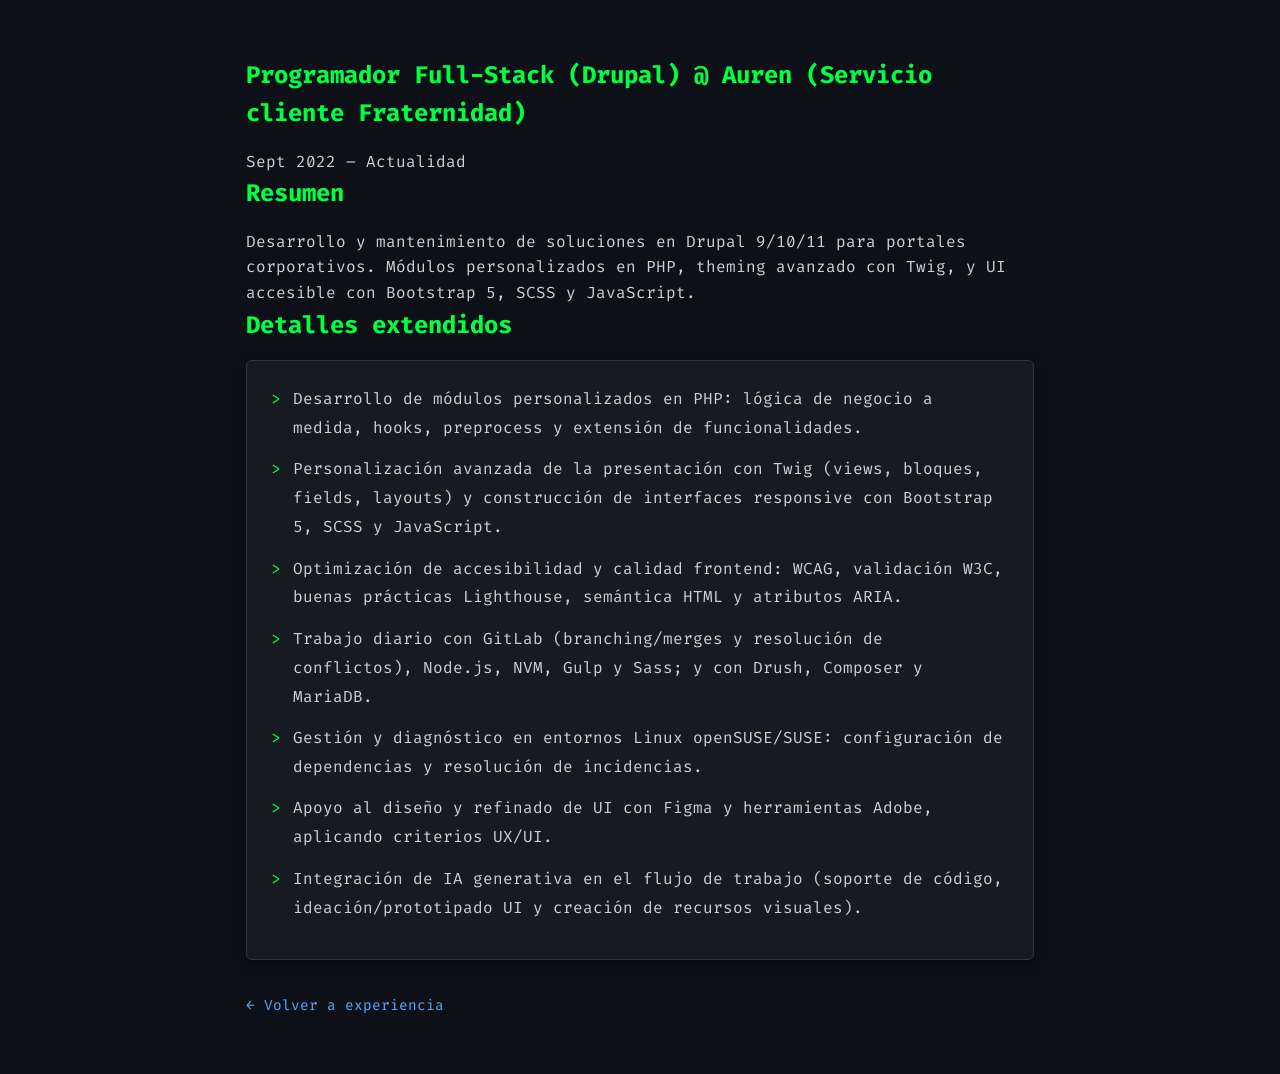
==== experience/auren-fraternidad/index.html @ 1952e565 "Nueva web" ====
<!DOCTYPE html><!-- Layout con título específico de la experiencia --><!-- Estructura HTML básica del documento --><html lang="es"> <head><!-- Metadatos del documento --><meta charset="UTF-8"><meta name="description" content="Programmer Portfolio"><meta name="viewport" content="width=device-width"><link rel="icon" type="image/svg+xml" href="./icons/favicon.svg"><meta name="generator" content="Astro v5.17.1"><title>Experiencia — Auren (Servicio cliente Fraternidad)</title><!-- Global styles imported by Astro/Vite --><!-- Preload de fuentes para mejorar rendimiento --><link rel="preconnect" href="https://fonts.googleapis.com"><link rel="preconnect" href="https://fonts.gstatic.com" crossorigin><link href="https://fonts.googleapis.com/css2?family=Fira+Code:wght@300;400;500;700&display=swap" rel="stylesheet"><base href="/"><link rel="stylesheet" href="./_astro/global.07WT7tBP.css"></head> <body> <!-- Slot para insertar contenido de páginas -->   <main class="container"> <!-- Artículo con detalles de la experiencia --> <article class="terminal-body"> <!-- Título del puesto y compañía --> <h1 class="job-role">Programador Full-Stack (Drupal) <span class="job-company">@ Auren (Servicio cliente Fraternidad)</span></h1> <!-- Período del trabajo --> <p class="job-date">Sept 2022 – Actualidad</p> <!-- Sección de resumen --> <section> <h2>Resumen</h2> <p>Desarrollo y mantenimiento de soluciones en Drupal 9/10/11 para portales corporativos. Módulos personalizados en PHP, theming avanzado con Twig, y UI accesible con Bootstrap 5, SCSS y JavaScript.</p> </section> <!-- Sección de detalles extendidos si existen --> <section> <h2>Detalles extendidos</h2> <!-- Ventana de terminal para detalles --> <div class="terminal-window"> <div class="terminal-body"> <ul class="details-list"> <li class="details-item"> <span class="detail-marker">&gt;</span> <span>Desarrollo de módulos personalizados en PHP: lógica de negocio a medida, hooks, preprocess y extensión de funcionalidades.</span> </li><li class="details-item"> <span class="detail-marker">&gt;</span> <span>Personalización avanzada de la presentación con Twig (views, bloques, fields, layouts) y construcción de interfaces responsive con Bootstrap 5, SCSS y JavaScript.</span> </li><li class="details-item"> <span class="detail-marker">&gt;</span> <span>Optimización de accesibilidad y calidad frontend: WCAG, validación W3C, buenas prácticas Lighthouse, semántica HTML y atributos ARIA.</span> </li><li class="details-item"> <span class="detail-marker">&gt;</span> <span>Trabajo diario con GitLab (branching/merges y resolución de conflictos), Node.js, NVM, Gulp y Sass; y con Drush, Composer y MariaDB.</span> </li><li class="details-item"> <span class="detail-marker">&gt;</span> <span>Gestión y diagnóstico en entornos Linux openSUSE/SUSE: configuración de dependencias y resolución de incidencias.</span> </li><li class="details-item"> <span class="detail-marker">&gt;</span> <span>Apoyo al diseño y refinado de UI con Figma y herramientas Adobe, aplicando criterios UX/UI.</span> </li><li class="details-item"> <span class="detail-marker">&gt;</span> <span>Integración de IA generativa en el flujo de trabajo (soporte de código, ideación/prototipado UI y creación de recursos visuales).</span> </li> </ul> </div> </div> </section> <!-- Enlace para volver --> <p class="back-link"> <a class="project-link" href="..">← Volver a experiencia</a> </p> </article> </main>  <script type="module" src="./_astro/window-controls.BYhiBJRg.ts" defer></script> </body> </html>
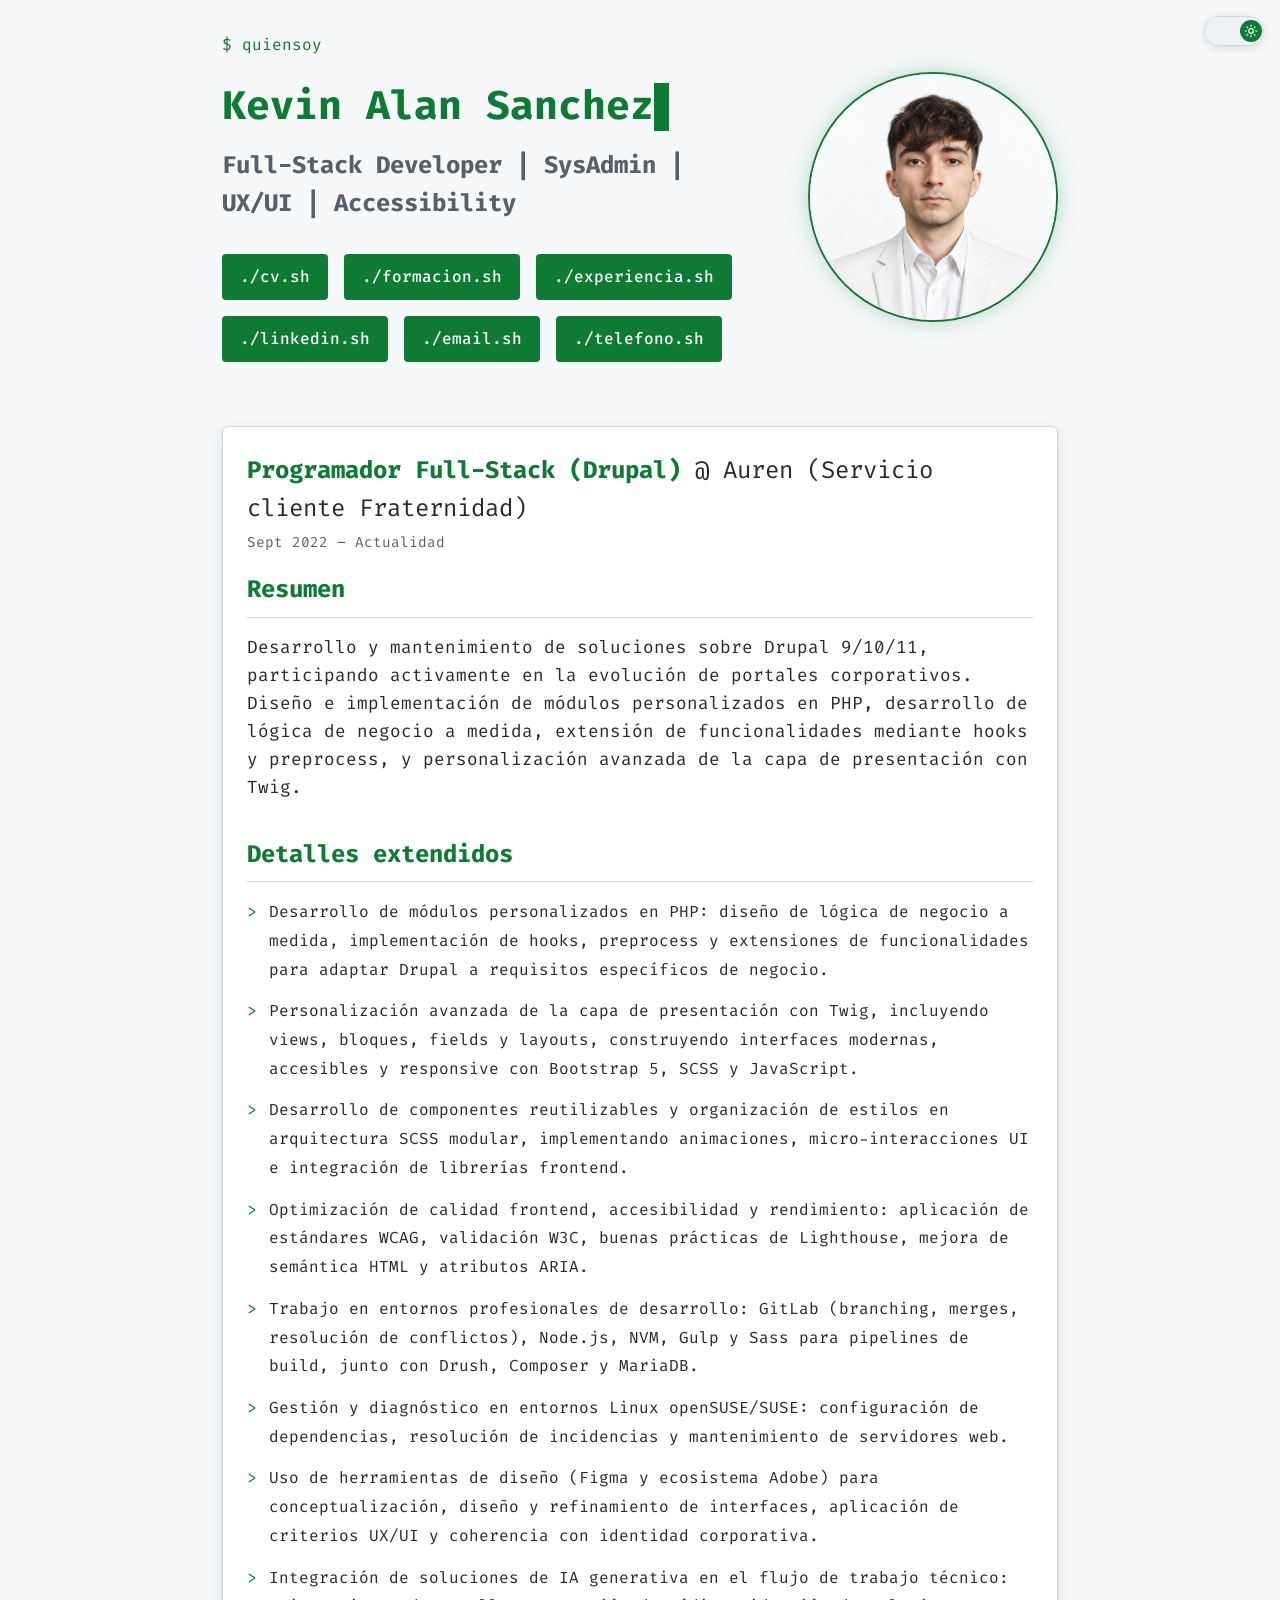
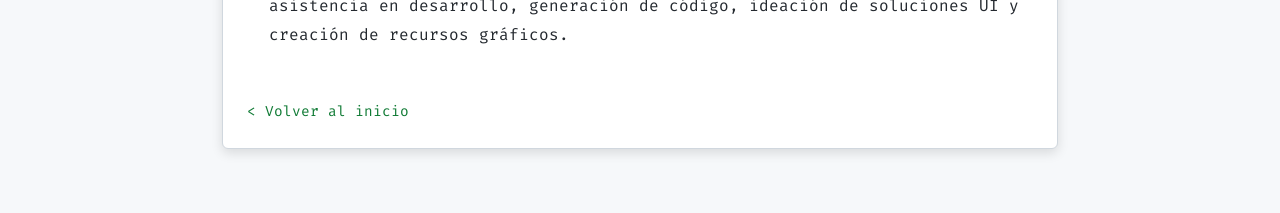
==== commit 012add70: "Publicacion del portal 2026" ====
--- a/experience/auren-fraternidad/index.html
+++ b/experience/auren-fraternidad/index.html
@@ -1 +1,59 @@
-<!DOCTYPE html><!-- Layout con título específico de la experiencia --><!-- Estructura HTML básica del documento --><html lang="es"> <head><!-- Metadatos del documento --><meta charset="UTF-8"><meta name="description" content="Programmer Portfolio"><meta name="viewport" content="width=device-width"><link rel="icon" type="image/svg+xml" href="./icons/favicon.svg"><meta name="generator" content="Astro v5.17.1"><title>Experiencia — Auren (Servicio cliente Fraternidad)</title><!-- Global styles imported by Astro/Vite --><!-- Preload de fuentes para mejorar rendimiento --><link rel="preconnect" href="https://fonts.googleapis.com"><link rel="preconnect" href="https://fonts.gstatic.com" crossorigin><link href="https://fonts.googleapis.com/css2?family=Fira+Code:wght@300;400;500;700&display=swap" rel="stylesheet"><base href="/"><link rel="stylesheet" href="./_astro/global.07WT7tBP.css"></head> <body> <!-- Slot para insertar contenido de páginas -->   <main class="container"> <!-- Artículo con detalles de la experiencia --> <article class="terminal-body"> <!-- Título del puesto y compañía --> <h1 class="job-role">Programador Full-Stack (Drupal) <span class="job-company">@ Auren (Servicio cliente Fraternidad)</span></h1> <!-- Período del trabajo --> <p class="job-date">Sept 2022 – Actualidad</p> <!-- Sección de resumen --> <section> <h2>Resumen</h2> <p>Desarrollo y mantenimiento de soluciones en Drupal 9/10/11 para portales corporativos. Módulos personalizados en PHP, theming avanzado con Twig, y UI accesible con Bootstrap 5, SCSS y JavaScript.</p> </section> <!-- Sección de detalles extendidos si existen --> <section> <h2>Detalles extendidos</h2> <!-- Ventana de terminal para detalles --> <div class="terminal-window"> <div class="terminal-body"> <ul class="details-list"> <li class="details-item"> <span class="detail-marker">&gt;</span> <span>Desarrollo de módulos personalizados en PHP: lógica de negocio a medida, hooks, preprocess y extensión de funcionalidades.</span> </li><li class="details-item"> <span class="detail-marker">&gt;</span> <span>Personalización avanzada de la presentación con Twig (views, bloques, fields, layouts) y construcción de interfaces responsive con Bootstrap 5, SCSS y JavaScript.</span> </li><li class="details-item"> <span class="detail-marker">&gt;</span> <span>Optimización de accesibilidad y calidad frontend: WCAG, validación W3C, buenas prácticas Lighthouse, semántica HTML y atributos ARIA.</span> </li><li class="details-item"> <span class="detail-marker">&gt;</span> <span>Trabajo diario con GitLab (branching/merges y resolución de conflictos), Node.js, NVM, Gulp y Sass; y con Drush, Composer y MariaDB.</span> </li><li class="details-item"> <span class="detail-marker">&gt;</span> <span>Gestión y diagnóstico en entornos Linux openSUSE/SUSE: configuración de dependencias y resolución de incidencias.</span> </li><li class="details-item"> <span class="detail-marker">&gt;</span> <span>Apoyo al diseño y refinado de UI con Figma y herramientas Adobe, aplicando criterios UX/UI.</span> </li><li class="details-item"> <span class="detail-marker">&gt;</span> <span>Integración de IA generativa en el flujo de trabajo (soporte de código, ideación/prototipado UI y creación de recursos visuales).</span> </li> </ul> </div> </div> </section> <!-- Enlace para volver --> <p class="back-link"> <a class="project-link" href="..">← Volver a experiencia</a> </p> </article> </main>  <script type="module" src="./_astro/window-controls.BYhiBJRg.ts" defer></script> </body> </html>+<!DOCTYPE html><!-- Estructura HTML básica del documento --><html lang="es"><head><!-- Aplica el tema guardado antes de renderizar para evitar parpadeo --><script>
+			(function () {
+				try {
+					var theme = localStorage.getItem("theme");
+					if (theme !== "light" && theme !== "dark") {
+						theme = window.matchMedia("(prefers-color-scheme: light)").matches
+							? "light"
+							: "dark";
+					}
+					document.documentElement.setAttribute("data-theme", theme);
+				} catch (e) {
+					document.documentElement.setAttribute("data-theme", "dark");
+				}
+			})();
+		</script><!-- Metadatos del documento --><meta charset="UTF-8"><meta name="description" content="Programmer Portfolio"><meta name="viewport" content="width=device-width"><link rel="icon" type="image/svg+xml" href="./icons/favicon.svg"><meta name="generator" content="Astro v7.3.2"><title>Experiencia — Auren (Servicio cliente Fraternidad)</title><!-- Global styles imported by Astro/Vite --><!-- Preload de fuentes para mejorar rendimiento --><link rel="preconnect" href="https://fonts.googleapis.com"><link rel="preconnect" href="https://fonts.gstatic.com" crossorigin><link href="https://fonts.googleapis.com/css2?family=Fira+Code:wght@300;400;500;700&display=swap" rel="stylesheet"><base href="/"><link rel="stylesheet" href="./css/global-DVD8nhJW.css"><link rel="stylesheet" href="/css/cards-C0teTAw3.css"><style>.experience-list{flex-direction:column;gap:1.5rem;display:flex}.experience-company{color:var(--text-color);font-weight:400}.experience-date{color:var(--muted-color);margin-bottom:1rem}.experience-card{color:inherit;cursor:pointer;text-decoration:none;display:block}
+</style></head><body><!-- Interruptor de tema claro/oscuro --><button type="button" id="theme-toggle" class="theme-toggle" role="switch" aria-checked="false" aria-label="Cambiar tema claro/oscuro" title="Cambiar tema" data-astro-cid-l6lhmie6><span class="theme-toggle__track" aria-hidden="true" data-astro-cid-l6lhmie6></span><span class="theme-toggle__thumb" aria-hidden="true" data-astro-cid-l6lhmie6><svg class="theme-toggle__icon theme-toggle__icon--sun" viewBox="0 0 24 24" fill="none" stroke="currentColor" stroke-width="2" stroke-linecap="round" stroke-linejoin="round" data-astro-cid-l6lhmie6><circle cx="12" cy="12" r="4" data-astro-cid-l6lhmie6></circle><path d="M12 2v2M12 20v2M4.93 4.93l1.41 1.41M17.66 17.66l1.41 1.41M2 12h2M20 12h2M4.93 19.07l1.41-1.41M17.66 6.34l1.41-1.41" data-astro-cid-l6lhmie6></path></svg><svg class="theme-toggle__icon theme-toggle__icon--moon" viewBox="0 0 24 24" fill="none" stroke="currentColor" stroke-width="2" stroke-linecap="round" stroke-linejoin="round" data-astro-cid-l6lhmie6><path d="M21 12.79A9 9 0 1 1 11.21 3 7 7 0 0 0 21 12.79z" data-astro-cid-l6lhmie6></path></svg></span></button><script>
+  (function () {
+    var btn = document.getElementById("theme-toggle");
+    if (!btn) return;
+    var root = document.documentElement;
+
+    function sync() {
+      var checked = root.getAttribute("data-theme") === "light";
+      btn.setAttribute("aria-checked", checked ? "true" : "false");
+    }
+
+    sync();
+
+    btn.addEventListener("click", function () {
+      var next = root.getAttribute("data-theme") === "light" ? "dark" : "light";
+      root.setAttribute("data-theme", next);
+      try {
+        localStorage.setItem("theme", next);
+      } catch (e) {}
+      sync();
+    });
+  })();
+</script><!-- Slot para insertar contenido de páginas --><div class="hero-sticky-wrapper"><!-- Encabezado principal con contenido del héroe --><header class="container hero-container"><!-- Contenido principal del héroe --><div class="hero-content"><!-- Subtítulo del héroe --><p class="hero-subtitle">$ quiensoy</p><!-- Título con efecto de máquina de escribir --><h1 class="hero-title cursor"><span id="typewriter"></span></h1><!-- Rol profesional --><h2 class="hero-role">Full-Stack Developer | SysAdmin | UX/UI | Accessibility</h2><!-- Biografía corta --><!--<p class="hero-bio">
+     &gt; {portfolioData.profile.bio}
+    </p>
+
+    <!-- Botones de acción --><div class="hero-buttons"><!-- Descargar CV --><a href="./data/Curriculum - Kevin Alan - 2026.pdf" download aria-label="Descargar currículum en PDF" class="btn-primary">./cv.sh</a><!-- Enlace a formación --><a href="#education" aria-label="Ver mi formación y cursos" class="btn-primary">./formacion.sh</a><!-- Enlace a experiencia --><a href="#experience" aria-label="Ver mi experiencia laboral" class="btn-primary">./experiencia.sh</a><!-- Enlace a LinkedIn --><a href="https://linkedin.com/in/kevin-alan-sanchez-mero%C3%B1o" target="_blank" aria-label="Contactar a través de LinkedIn" class="btn-secondary">./linkedin.sh</a><!-- Enlace a Email --><a href="mailto:ksmerono@gmail.com" aria-label="Enviar un email" class="btn-secondary">./email.sh</a><!-- Enlace a Teléfono --><a href="tel:+34655239445" aria-label="Llamar por teléfono" class="btn-secondary">./telefono.sh</a></div></div><!-- Imagen de perfil --><div class="hero-image" aria-label="Foto de perfil de Kevin Alan Sanchez Meroño"><img class="hero-profile hero-profile--primary theme-image theme-image--dark" src="./images/profile.jpg" alt="Foto de perfil de Kevin Alan Sanchez Meroño" loading="lazy"><img class="hero-profile hero-profile--alt theme-image theme-image--dark" src="./images/profile-hacker.png" alt="Versión hacker de Kevin Alan Sanchez Meroño" loading="lazy" aria-hidden="true"><img class="hero-profile hero-profile--primary theme-image theme-image--light" src="./images/profile-white.webp" alt="Foto de perfil de Kevin Alan Sanchez Meroño" loading="lazy"><img class="hero-profile hero-profile--alt theme-image theme-image--light" src="./images/profile-hacker-white.webp" alt="Versión hacker de Kevin Alan Sanchez Meroño" loading="lazy" aria-hidden="true"></div></header><!-- Script para animación de máquina de escribir --><script>(function(){const name = "Kevin Alan Sanchez Meroño";
+
+  // Función para animar el texto letra por letra
+  const typewriter = document.getElementById("typewriter");
+  let i = 0;
+  const speed = 100;
+
+  function typeWriter() {
+    if (i < name.length) {
+      typewriter.innerHTML += name.charAt(i);
+      i++;
+      setTimeout(typeWriter, speed);
+    }
+  }
+
+  // Iniciar la animación al cargar el componente
+  typeWriter();
+})();</script></div><main class="container"><article class="terminal-window terminal-body terminal-body--spacious"><h1 class="job-role detail-job-role">Programador Full-Stack (Drupal) <span class="experience-company">@ Auren (Servicio cliente Fraternidad)</span></h1><p class="card-meta experience-date">Sept 2022 – Actualidad</p><section class="detail-section"><h2 class="section-heading">Resumen</h2><p class="detail-description">Desarrollo y mantenimiento de soluciones sobre Drupal 9/10/11, participando activamente en la evolución de portales corporativos. Diseño e implementación de módulos personalizados en PHP, desarrollo de lógica de negocio a medida, extensión de funcionalidades mediante hooks y preprocess, y personalización avanzada de la capa de presentación con Twig.</p></section><section class="detail-section"><h2 class="section-heading">Detalles extendidos</h2><ul class="details-list"><li class="details-item"><span class="detail-marker">&gt;</span><span>Desarrollo de módulos personalizados en PHP: diseño de lógica de negocio a medida, implementación de hooks, preprocess y extensiones de funcionalidades para adaptar Drupal a requisitos específicos de negocio.</span></li><li class="details-item"><span class="detail-marker">&gt;</span><span>Personalización avanzada de la capa de presentación con Twig, incluyendo views, bloques, fields y layouts, construyendo interfaces modernas, accesibles y responsive con Bootstrap 5, SCSS y JavaScript.</span></li><li class="details-item"><span class="detail-marker">&gt;</span><span>Desarrollo de componentes reutilizables y organización de estilos en arquitectura SCSS modular, implementando animaciones, micro-interacciones UI e integración de librerías frontend.</span></li><li class="details-item"><span class="detail-marker">&gt;</span><span>Optimización de calidad frontend, accesibilidad y rendimiento: aplicación de estándares WCAG, validación W3C, buenas prácticas de Lighthouse, mejora de semántica HTML y atributos ARIA.</span></li><li class="details-item"><span class="detail-marker">&gt;</span><span>Trabajo en entornos profesionales de desarrollo: GitLab (branching, merges, resolución de conflictos), Node.js, NVM, Gulp y Sass para pipelines de build, junto con Drush, Composer y MariaDB.</span></li><li class="details-item"><span class="detail-marker">&gt;</span><span>Gestión y diagnóstico en entornos Linux openSUSE/SUSE: configuración de dependencias, resolución de incidencias y mantenimiento de servidores web.</span></li><li class="details-item"><span class="detail-marker">&gt;</span><span>Uso de herramientas de diseño (Figma y ecosistema Adobe) para conceptualización, diseño y refinamiento de interfaces, aplicación de criterios UX/UI y coherencia con identidad corporativa.</span></li><li class="details-item"><span class="detail-marker">&gt;</span><span>Integración de soluciones de IA generativa en el flujo de trabajo técnico: asistencia en desarrollo, generación de código, ideación de soluciones UI y creación de recursos gráficos.</span></li></ul></section><p class="back-link back-link--large"><a href="/" class="card-link">&lt; Volver al inicio</a></p></article></main><button type="button" class="scroll-to-top" aria-label="Volver arriba" id="scroll-to-top" data-astro-cid-p774adf7><svg width="20" height="20" viewBox="0 0 20 20" fill="none" aria-hidden="true" data-astro-cid-p774adf7><path d="M10 16V4M10 4L4 10M10 4L16 10" stroke="currentColor" stroke-width="2" stroke-linecap="round" stroke-linejoin="round" data-astro-cid-p774adf7></path></svg></button><script type="module">var e=document.getElementById(`scroll-to-top`);e&&(window.addEventListener(`scroll`,()=>{e.classList.toggle(`visible`,window.scrollY>300)},{passive:!0}),e.addEventListener(`click`,()=>{window.scrollTo({top:0,behavior:`smooth`})}));</script><script type="module" src="./js/window-controls-rP5fWMfz.js" defer></script></body></html>
--- a/css/cards-C0teTAw3.css
+++ b/css/cards-C0teTAw3.css
@@ -0,0 +1 @@
+.scroll-to-top[data-astro-cid-p774adf7]{border:2px solid var(--border-color);background:var(--surface-color);width:44px;height:44px;color:var(--accent-color);cursor:pointer;opacity:0;pointer-events:none;z-index:900;box-shadow:0 4px 12px var(--shadow-color);border-radius:6px;justify-content:center;align-items:center;transition:opacity .3s,background .2s,transform .2s;display:flex;position:fixed;bottom:2rem;right:2rem}.scroll-to-top[data-astro-cid-p774adf7].visible{opacity:1;pointer-events:auto}.scroll-to-top[data-astro-cid-p774adf7]:hover{background:var(--bg-color);border-color:var(--accent-color);transform:translateY(-2px)}.scroll-to-top[data-astro-cid-p774adf7]:active{transform:translateY(0)}.theme-toggle[data-astro-cid-l6lhmie6]{z-index:1000;border:1px solid var(--border-color);background:var(--surface-color);cursor:pointer;width:60px;height:30px;box-shadow:0 2px 8px var(--shadow-color);border-radius:999px;padding:0;transition:background .25s,border-color .25s,box-shadow .25s;position:fixed;top:1rem;right:1rem}.theme-toggle[data-astro-cid-l6lhmie6]:hover{border-color:var(--accent-color)}.theme-toggle__track[data-astro-cid-l6lhmie6]{background:var(--surface-color-header);border-radius:999px;transition:background .25s;position:absolute;inset:0}.theme-toggle__thumb[data-astro-cid-l6lhmie6]{background:var(--accent-color);width:22px;height:22px;color:var(--bg-color);border-radius:50%;justify-content:center;align-items:center;transition:transform .25s,background .25s;display:flex;position:absolute;top:3px;left:3px}.theme-toggle[data-astro-cid-l6lhmie6][aria-checked=true] .theme-toggle__thumb[data-astro-cid-l6lhmie6]{transform:translate(32px)}.theme-toggle__icon[data-astro-cid-l6lhmie6]{width:14px;height:14px;transition:opacity .2s;position:absolute}.theme-toggle__icon--sun[data-astro-cid-l6lhmie6]{opacity:0}.theme-toggle__icon--moon[data-astro-cid-l6lhmie6],.theme-toggle[data-astro-cid-l6lhmie6][aria-checked=true] .theme-toggle__icon--sun[data-astro-cid-l6lhmie6]{opacity:1}.theme-toggle[data-astro-cid-l6lhmie6][aria-checked=true] .theme-toggle__icon--moon[data-astro-cid-l6lhmie6]{opacity:0}.hero-container{align-items:center;gap:4rem;min-height:40vh;display:flex}.hero-content{flex:1}.hero-image{flex-shrink:0;width:250px;height:250px;position:relative}.hero-profile{border:2px solid var(--accent-color);object-fit:cover;width:100%;height:100%;box-shadow:0 0 20px var(--accent-glow);border-radius:50%;transition:opacity .6s;display:block;position:absolute;inset:0}.hero-profile--primary{z-index:1;opacity:1}.hero-profile--alt{z-index:0;opacity:0}.hero-image:hover .hero-profile--primary{opacity:0}.hero-image:hover .hero-profile--alt{opacity:1}.theme-image--light,html[data-theme=light] .theme-image--dark{display:none}html[data-theme=light] .theme-image--light{display:block}.hero-image:hover:after{opacity:1}.hero-subtitle{color:var(--accent-color);margin-bottom:1rem}.hero-title{min-height:1.2em;margin-bottom:.5rem;font-size:2.5rem}.hero-role{color:var(--muted-color);margin-bottom:2rem;font-size:1.5rem}.hero-bio{max-width:600px;margin-bottom:2rem}.hero-buttons{flex-wrap:wrap;gap:1rem;display:flex}.btn-primary,.btn-secondary{border:2px solid var(--accent-color);color:var(--accent-color);border-radius:4px;padding:.5rem 1rem;transition:background .2s,color .2s,border-color .2s,transform .2s}.btn-primary:hover{border-color:var(--accent-color);color:var(--accent-color)}html[data-theme=light] .btn-primary,html[data-theme=light] .btn-secondary{background:var(--accent-color);color:var(--bg-color);font-weight:500}html[data-theme=light] .btn-primary:hover,html[data-theme=light] .btn-secondary:hover{border-color:var(--accent-color);color:var(--accent-color);background:0 0;transform:translateY(-1px)}@media (width<=768px){.hero-container{text-align:center;flex-direction:column-reverse;justify-content:center;padding-top:4rem}.hero-content{flex-direction:column;align-items:center;display:flex}p{text-align:center}}.card{background:var(--card-bg);border:1px solid var(--border-color);border-radius:4px;padding:1.5rem;transition:border-color .2s,transform .2s}.card:hover{border:2px solid var(--accent-color);transform:translateY(-2px)}.card-grid{grid-template-columns:repeat(auto-fit,minmax(280px,1fr));gap:1.5rem;display:grid}.card-title{color:var(--accent-color);margin-bottom:.25rem;font-size:1.25rem}.card-description{margin-bottom:1rem;font-size:.95rem}.card-meta{color:var(--muted-color);font-size:.9rem}.card-link{font-size:.9rem}.tech-tags{flex-wrap:wrap;gap:.5rem;margin-bottom:1rem;display:flex}.tech-tag{background:var(--accent-soft);color:var(--accent-color);border-radius:4px;padding:.2rem .6rem;font-size:.8rem}.hero-sticky-wrapper{background:var(--bg-color)}
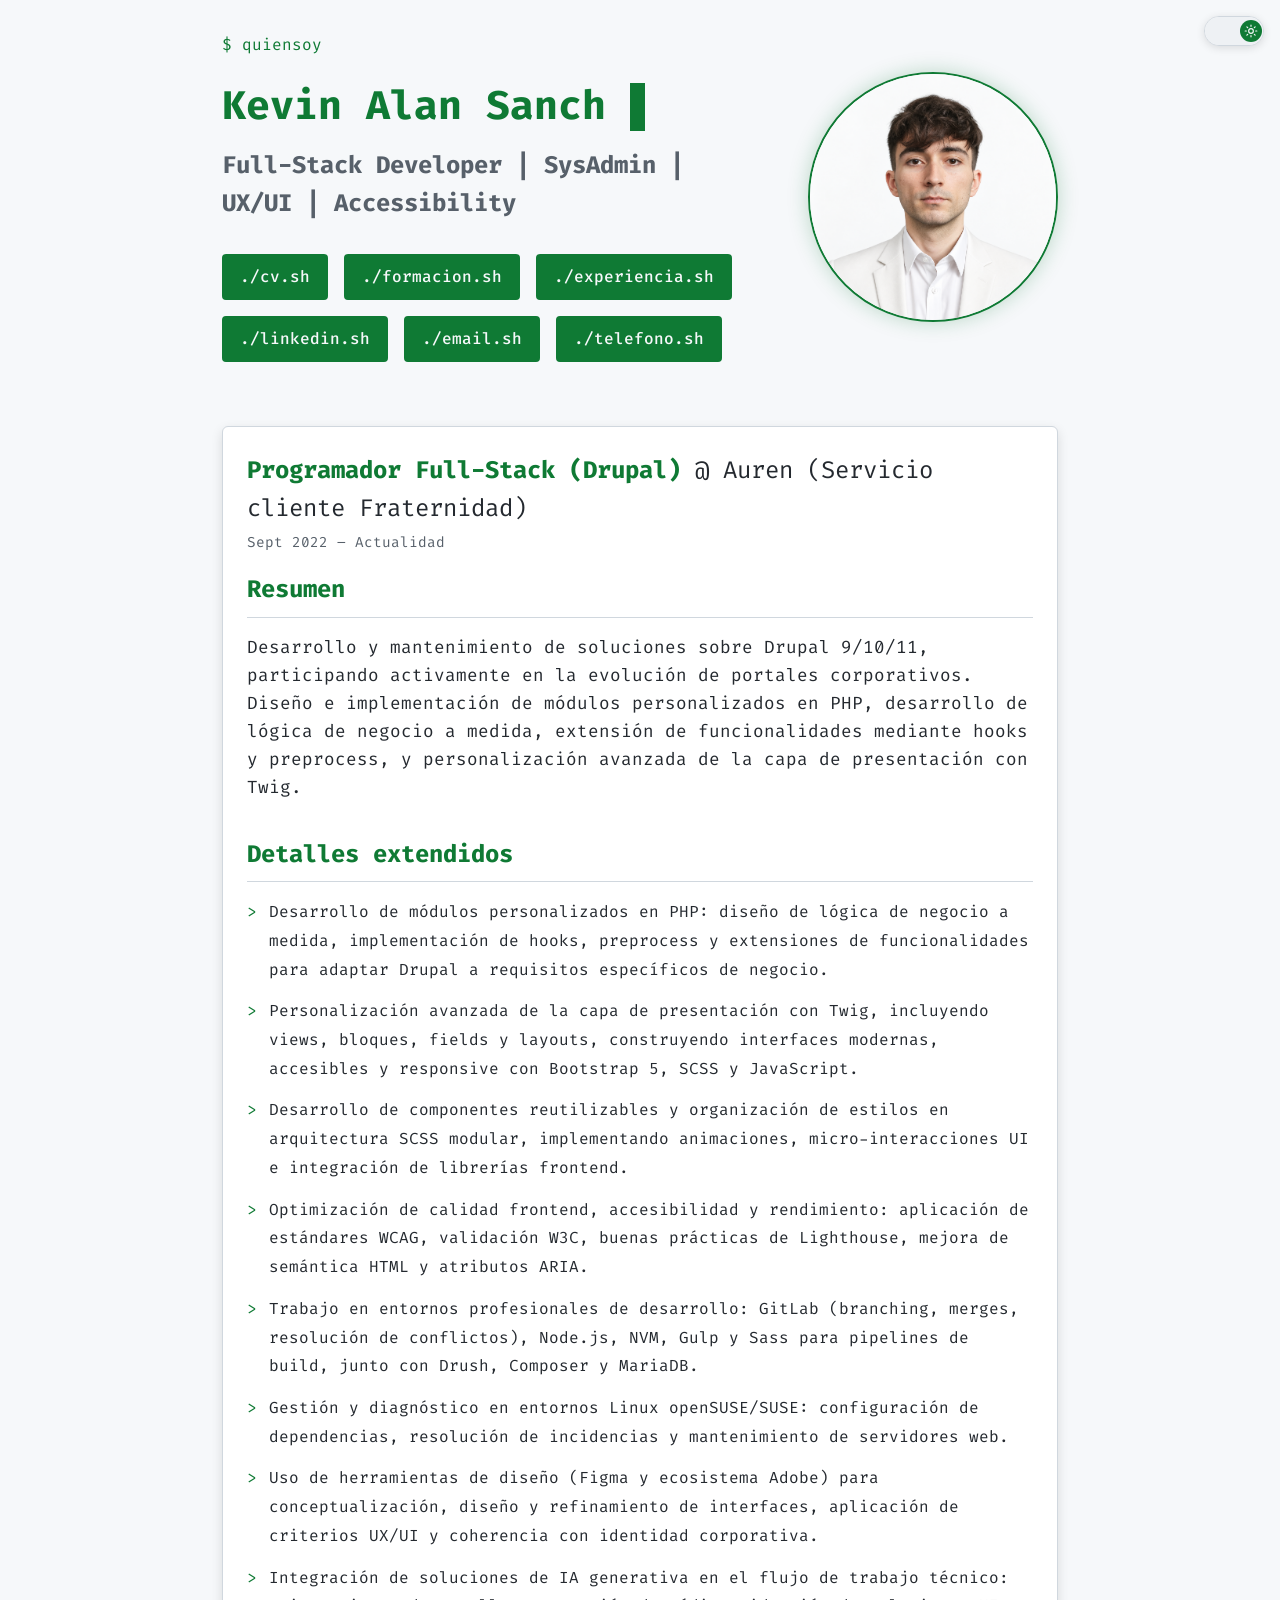
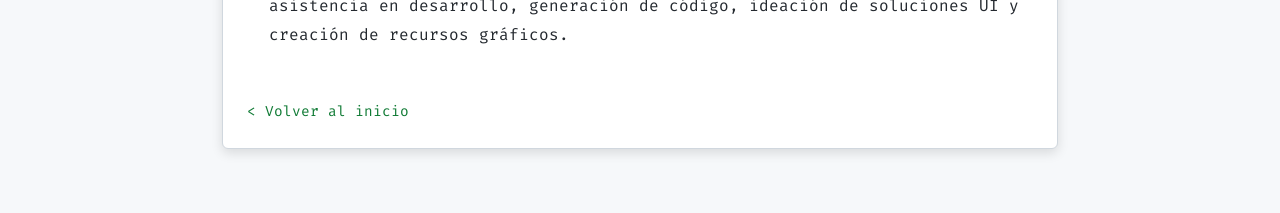
==== commit f5a5df78: "Actualizacion visual de tamaño de ventanas y limpieza de codigo" ====
--- a/experience/auren-fraternidad/index.html
+++ b/experience/auren-fraternidad/index.html
@@ -1,4 +1,4 @@
-<!DOCTYPE html><!-- Estructura HTML básica del documento --><html lang="es"><head><!-- Aplica el tema guardado antes de renderizar para evitar parpadeo --><script>
+<!DOCTYPE html>  <html lang="es"> <head><script>
 			(function () {
 				try {
 					var theme = localStorage.getItem("theme");
@@ -12,8 +12,8 @@
 					document.documentElement.setAttribute("data-theme", "dark");
 				}
 			})();
-		</script><!-- Metadatos del documento --><meta charset="UTF-8"><meta name="description" content="Programmer Portfolio"><meta name="viewport" content="width=device-width"><link rel="icon" type="image/svg+xml" href="./icons/favicon.svg"><meta name="generator" content="Astro v7.3.2"><title>Experiencia — Auren (Servicio cliente Fraternidad)</title><!-- Global styles imported by Astro/Vite --><!-- Preload de fuentes para mejorar rendimiento --><link rel="preconnect" href="https://fonts.googleapis.com"><link rel="preconnect" href="https://fonts.gstatic.com" crossorigin><link href="https://fonts.googleapis.com/css2?family=Fira+Code:wght@300;400;500;700&display=swap" rel="stylesheet"><base href="/"><link rel="stylesheet" href="./css/global-DVD8nhJW.css"><link rel="stylesheet" href="/css/cards-C0teTAw3.css"><style>.experience-list{flex-direction:column;gap:1.5rem;display:flex}.experience-company{color:var(--text-color);font-weight:400}.experience-date{color:var(--muted-color);margin-bottom:1rem}.experience-card{color:inherit;cursor:pointer;text-decoration:none;display:block}
-</style></head><body><!-- Interruptor de tema claro/oscuro --><button type="button" id="theme-toggle" class="theme-toggle" role="switch" aria-checked="false" aria-label="Cambiar tema claro/oscuro" title="Cambiar tema" data-astro-cid-l6lhmie6><span class="theme-toggle__track" aria-hidden="true" data-astro-cid-l6lhmie6></span><span class="theme-toggle__thumb" aria-hidden="true" data-astro-cid-l6lhmie6><svg class="theme-toggle__icon theme-toggle__icon--sun" viewBox="0 0 24 24" fill="none" stroke="currentColor" stroke-width="2" stroke-linecap="round" stroke-linejoin="round" data-astro-cid-l6lhmie6><circle cx="12" cy="12" r="4" data-astro-cid-l6lhmie6></circle><path d="M12 2v2M12 20v2M4.93 4.93l1.41 1.41M17.66 17.66l1.41 1.41M2 12h2M20 12h2M4.93 19.07l1.41-1.41M17.66 6.34l1.41-1.41" data-astro-cid-l6lhmie6></path></svg><svg class="theme-toggle__icon theme-toggle__icon--moon" viewBox="0 0 24 24" fill="none" stroke="currentColor" stroke-width="2" stroke-linecap="round" stroke-linejoin="round" data-astro-cid-l6lhmie6><path d="M21 12.79A9 9 0 1 1 11.21 3 7 7 0 0 0 21 12.79z" data-astro-cid-l6lhmie6></path></svg></span></button><script>
+		</script><meta charset="UTF-8"><meta name="description" content="Programmer Portfolio"><meta name="viewport" content="width=device-width"><link rel="icon" type="image/svg+xml" href="./icons/favicon.svg"><meta name="generator" content="Astro v7.3.2"><title>Experiencia — Auren (Servicio cliente Fraternidad)</title><link rel="preconnect" href="https://fonts.googleapis.com"><link rel="preconnect" href="https://fonts.gstatic.com" crossorigin><link href="https://fonts.googleapis.com/css2?family=Fira+Code:wght@300;400;500;700&display=swap" rel="stylesheet"><base href="/"><link rel="stylesheet" href="./css/global-B9_62PyS.css"><link rel="stylesheet" href="/css/cards-NezKIAdj.css"><style>.experience-list{flex-direction:column;gap:1.5rem;display:flex}.experience-company{color:var(--text-color);font-weight:400}.experience-date{color:var(--muted-color);margin-bottom:1rem}.experience-card{color:inherit;cursor:pointer;text-decoration:none;display:block}
+</style></head> <body>  <button type="button" id="theme-toggle" class="theme-toggle" role="switch" aria-checked="false" aria-label="Cambiar tema claro/oscuro" title="Cambiar tema" data-astro-cid-l6lhmie6> <span class="theme-toggle__track" aria-hidden="true" data-astro-cid-l6lhmie6></span> <span class="theme-toggle__thumb" aria-hidden="true" data-astro-cid-l6lhmie6> <svg class="theme-toggle__icon theme-toggle__icon--sun" viewBox="0 0 24 24" fill="none" stroke="currentColor" stroke-width="2" stroke-linecap="round" stroke-linejoin="round" data-astro-cid-l6lhmie6> <circle cx="12" cy="12" r="4" data-astro-cid-l6lhmie6></circle> <path d="M12 2v2M12 20v2M4.93 4.93l1.41 1.41M17.66 17.66l1.41 1.41M2 12h2M20 12h2M4.93 19.07l1.41-1.41M17.66 6.34l1.41-1.41" data-astro-cid-l6lhmie6></path> </svg> <svg class="theme-toggle__icon theme-toggle__icon--moon" viewBox="0 0 24 24" fill="none" stroke="currentColor" stroke-width="2" stroke-linecap="round" stroke-linejoin="round" data-astro-cid-l6lhmie6> <path d="M21 12.79A9 9 0 1 1 11.21 3 7 7 0 0 0 21 12.79z" data-astro-cid-l6lhmie6></path> </svg> </span> </button> <script>
   (function () {
     var btn = document.getElementById("theme-toggle");
     if (!btn) return;
@@ -35,13 +35,9 @@
       sync();
     });
   })();
-</script><!-- Slot para insertar contenido de páginas --><div class="hero-sticky-wrapper"><!-- Encabezado principal con contenido del héroe --><header class="container hero-container"><!-- Contenido principal del héroe --><div class="hero-content"><!-- Subtítulo del héroe --><p class="hero-subtitle">$ quiensoy</p><!-- Título con efecto de máquina de escribir --><h1 class="hero-title cursor"><span id="typewriter"></span></h1><!-- Rol profesional --><h2 class="hero-role">Full-Stack Developer | SysAdmin | UX/UI | Accessibility</h2><!-- Biografía corta --><!--<p class="hero-bio">
-     &gt; {portfolioData.profile.bio}
-    </p>
+</script>   <div class="hero-sticky-wrapper">  <header class="container hero-container">  <div class="hero-content">  <p class="hero-subtitle">$ quiensoy</p>  <h1 class="hero-title cursor"> <span id="typewriter"></span> </h1>  <h2 class="hero-role">Full-Stack Developer | SysAdmin | UX/UI | Accessibility</h2>   <div class="hero-buttons">  <a href="./data/Curriculum - Kevin Alan - 2026.pdf" download aria-label="Descargar currículum en PDF" class="btn-primary">./cv.sh</a>  <a href="#education" aria-label="Ver mi formación y cursos" class="btn-primary">./formacion.sh</a>  <a href="#experience" aria-label="Ver mi experiencia laboral" class="btn-primary">./experiencia.sh</a>  <a href="https://linkedin.com/in/kevin-alan-sanchez-mero%C3%B1o" target="_blank" aria-label="Contactar a través de LinkedIn" class="btn-secondary">./linkedin.sh</a>  <a href="mailto:ksmerono@gmail.com" aria-label="Enviar un email" class="btn-secondary">./email.sh</a>  <a href="tel:+34655239445" aria-label="Llamar por teléfono" class="btn-secondary">./telefono.sh</a> </div> </div>  <div class="hero-image" aria-label="Foto de perfil de Kevin Alan Sanchez Meroño"> <img class="hero-profile hero-profile--primary theme-image theme-image--dark" src="./images/profile.jpg" alt="Foto de perfil de Kevin Alan Sanchez Meroño" loading="lazy"> <img class="hero-profile hero-profile--alt theme-image theme-image--dark" src="./images/profile-hacker.png" alt="Versión hacker de Kevin Alan Sanchez Meroño" loading="lazy" aria-hidden="true"> <img class="hero-profile hero-profile--primary theme-image theme-image--light" src="./images/profile-white.webp" alt="Foto de perfil de Kevin Alan Sanchez Meroño" loading="lazy"> <img class="hero-profile hero-profile--alt theme-image theme-image--light" src="./images/profile-hacker-white.webp" alt="Versión hacker de Kevin Alan Sanchez Meroño" loading="lazy" aria-hidden="true"> </div> </header>  <script>(function(){const name = "Kevin Alan Sanchez Meroño";
 
-    <!-- Botones de acción --><div class="hero-buttons"><!-- Descargar CV --><a href="./data/Curriculum - Kevin Alan - 2026.pdf" download aria-label="Descargar currículum en PDF" class="btn-primary">./cv.sh</a><!-- Enlace a formación --><a href="#education" aria-label="Ver mi formación y cursos" class="btn-primary">./formacion.sh</a><!-- Enlace a experiencia --><a href="#experience" aria-label="Ver mi experiencia laboral" class="btn-primary">./experiencia.sh</a><!-- Enlace a LinkedIn --><a href="https://linkedin.com/in/kevin-alan-sanchez-mero%C3%B1o" target="_blank" aria-label="Contactar a través de LinkedIn" class="btn-secondary">./linkedin.sh</a><!-- Enlace a Email --><a href="mailto:ksmerono@gmail.com" aria-label="Enviar un email" class="btn-secondary">./email.sh</a><!-- Enlace a Teléfono --><a href="tel:+34655239445" aria-label="Llamar por teléfono" class="btn-secondary">./telefono.sh</a></div></div><!-- Imagen de perfil --><div class="hero-image" aria-label="Foto de perfil de Kevin Alan Sanchez Meroño"><img class="hero-profile hero-profile--primary theme-image theme-image--dark" src="./images/profile.jpg" alt="Foto de perfil de Kevin Alan Sanchez Meroño" loading="lazy"><img class="hero-profile hero-profile--alt theme-image theme-image--dark" src="./images/profile-hacker.png" alt="Versión hacker de Kevin Alan Sanchez Meroño" loading="lazy" aria-hidden="true"><img class="hero-profile hero-profile--primary theme-image theme-image--light" src="./images/profile-white.webp" alt="Foto de perfil de Kevin Alan Sanchez Meroño" loading="lazy"><img class="hero-profile hero-profile--alt theme-image theme-image--light" src="./images/profile-hacker-white.webp" alt="Versión hacker de Kevin Alan Sanchez Meroño" loading="lazy" aria-hidden="true"></div></header><!-- Script para animación de máquina de escribir --><script>(function(){const name = "Kevin Alan Sanchez Meroño";
-
-  // Función para animar el texto letra por letra
+  
   const typewriter = document.getElementById("typewriter");
   let i = 0;
   const speed = 100;
@@ -54,6 +50,6 @@
     }
   }
 
-  // Iniciar la animación al cargar el componente
+  
   typeWriter();
-})();</script></div><main class="container"><article class="terminal-window terminal-body terminal-body--spacious"><h1 class="job-role detail-job-role">Programador Full-Stack (Drupal) <span class="experience-company">@ Auren (Servicio cliente Fraternidad)</span></h1><p class="card-meta experience-date">Sept 2022 – Actualidad</p><section class="detail-section"><h2 class="section-heading">Resumen</h2><p class="detail-description">Desarrollo y mantenimiento de soluciones sobre Drupal 9/10/11, participando activamente en la evolución de portales corporativos. Diseño e implementación de módulos personalizados en PHP, desarrollo de lógica de negocio a medida, extensión de funcionalidades mediante hooks y preprocess, y personalización avanzada de la capa de presentación con Twig.</p></section><section class="detail-section"><h2 class="section-heading">Detalles extendidos</h2><ul class="details-list"><li class="details-item"><span class="detail-marker">&gt;</span><span>Desarrollo de módulos personalizados en PHP: diseño de lógica de negocio a medida, implementación de hooks, preprocess y extensiones de funcionalidades para adaptar Drupal a requisitos específicos de negocio.</span></li><li class="details-item"><span class="detail-marker">&gt;</span><span>Personalización avanzada de la capa de presentación con Twig, incluyendo views, bloques, fields y layouts, construyendo interfaces modernas, accesibles y responsive con Bootstrap 5, SCSS y JavaScript.</span></li><li class="details-item"><span class="detail-marker">&gt;</span><span>Desarrollo de componentes reutilizables y organización de estilos en arquitectura SCSS modular, implementando animaciones, micro-interacciones UI e integración de librerías frontend.</span></li><li class="details-item"><span class="detail-marker">&gt;</span><span>Optimización de calidad frontend, accesibilidad y rendimiento: aplicación de estándares WCAG, validación W3C, buenas prácticas de Lighthouse, mejora de semántica HTML y atributos ARIA.</span></li><li class="details-item"><span class="detail-marker">&gt;</span><span>Trabajo en entornos profesionales de desarrollo: GitLab (branching, merges, resolución de conflictos), Node.js, NVM, Gulp y Sass para pipelines de build, junto con Drush, Composer y MariaDB.</span></li><li class="details-item"><span class="detail-marker">&gt;</span><span>Gestión y diagnóstico en entornos Linux openSUSE/SUSE: configuración de dependencias, resolución de incidencias y mantenimiento de servidores web.</span></li><li class="details-item"><span class="detail-marker">&gt;</span><span>Uso de herramientas de diseño (Figma y ecosistema Adobe) para conceptualización, diseño y refinamiento de interfaces, aplicación de criterios UX/UI y coherencia con identidad corporativa.</span></li><li class="details-item"><span class="detail-marker">&gt;</span><span>Integración de soluciones de IA generativa en el flujo de trabajo técnico: asistencia en desarrollo, generación de código, ideación de soluciones UI y creación de recursos gráficos.</span></li></ul></section><p class="back-link back-link--large"><a href="/" class="card-link">&lt; Volver al inicio</a></p></article></main><button type="button" class="scroll-to-top" aria-label="Volver arriba" id="scroll-to-top" data-astro-cid-p774adf7><svg width="20" height="20" viewBox="0 0 20 20" fill="none" aria-hidden="true" data-astro-cid-p774adf7><path d="M10 16V4M10 4L4 10M10 4L16 10" stroke="currentColor" stroke-width="2" stroke-linecap="round" stroke-linejoin="round" data-astro-cid-p774adf7></path></svg></button><script type="module">var e=document.getElementById(`scroll-to-top`);e&&(window.addEventListener(`scroll`,()=>{e.classList.toggle(`visible`,window.scrollY>300)},{passive:!0}),e.addEventListener(`click`,()=>{window.scrollTo({top:0,behavior:`smooth`})}));</script><script type="module" src="./js/window-controls-rP5fWMfz.js" defer></script></body></html>+})();</script> </div> <main class="container"> <article class="terminal-window terminal-body terminal-body--spacious"> <h1 class="job-role detail-job-role"> Programador Full-Stack (Drupal) <span class="experience-company">@ Auren (Servicio cliente Fraternidad)</span> </h1> <p class="card-meta experience-date">Sept 2022 – Actualidad</p> <section class="detail-section"> <h2 class="section-heading">Resumen</h2> <p class="detail-description">Desarrollo y mantenimiento de soluciones sobre Drupal 9/10/11, participando activamente en la evolución de portales corporativos. Diseño e implementación de módulos personalizados en PHP, desarrollo de lógica de negocio a medida, extensión de funcionalidades mediante hooks y preprocess, y personalización avanzada de la capa de presentación con Twig.</p> </section> <section class="detail-section"> <h2 class="section-heading">Detalles extendidos</h2> <ul class="details-list"> <li class="details-item"> <span class="detail-marker">&gt;</span> <span>Desarrollo de módulos personalizados en PHP: diseño de lógica de negocio a medida, implementación de hooks, preprocess y extensiones de funcionalidades para adaptar Drupal a requisitos específicos de negocio.</span> </li><li class="details-item"> <span class="detail-marker">&gt;</span> <span>Personalización avanzada de la capa de presentación con Twig, incluyendo views, bloques, fields y layouts, construyendo interfaces modernas, accesibles y responsive con Bootstrap 5, SCSS y JavaScript.</span> </li><li class="details-item"> <span class="detail-marker">&gt;</span> <span>Desarrollo de componentes reutilizables y organización de estilos en arquitectura SCSS modular, implementando animaciones, micro-interacciones UI e integración de librerías frontend.</span> </li><li class="details-item"> <span class="detail-marker">&gt;</span> <span>Optimización de calidad frontend, accesibilidad y rendimiento: aplicación de estándares WCAG, validación W3C, buenas prácticas de Lighthouse, mejora de semántica HTML y atributos ARIA.</span> </li><li class="details-item"> <span class="detail-marker">&gt;</span> <span>Trabajo en entornos profesionales de desarrollo: GitLab (branching, merges, resolución de conflictos), Node.js, NVM, Gulp y Sass para pipelines de build, junto con Drush, Composer y MariaDB.</span> </li><li class="details-item"> <span class="detail-marker">&gt;</span> <span>Gestión y diagnóstico en entornos Linux openSUSE/SUSE: configuración de dependencias, resolución de incidencias y mantenimiento de servidores web.</span> </li><li class="details-item"> <span class="detail-marker">&gt;</span> <span>Uso de herramientas de diseño (Figma y ecosistema Adobe) para conceptualización, diseño y refinamiento de interfaces, aplicación de criterios UX/UI y coherencia con identidad corporativa.</span> </li><li class="details-item"> <span class="detail-marker">&gt;</span> <span>Integración de soluciones de IA generativa en el flujo de trabajo técnico: asistencia en desarrollo, generación de código, ideación de soluciones UI y creación de recursos gráficos.</span> </li> </ul> </section> <p class="back-link back-link--large"> <a href="/" class="card-link">&lt; Volver al inicio</a> </p> </article> </main>  <button type="button" class="scroll-to-top" aria-label="Volver arriba" id="scroll-to-top" data-astro-cid-p774adf7> <svg width="20" height="20" viewBox="0 0 20 20" fill="none" aria-hidden="true" data-astro-cid-p774adf7> <path d="M10 16V4M10 4L4 10M10 4L16 10" stroke="currentColor" stroke-width="2" stroke-linecap="round" stroke-linejoin="round" data-astro-cid-p774adf7></path> </svg> </button> <script type="module">var e=document.getElementById(`scroll-to-top`);e&&(window.addEventListener(`scroll`,()=>{e.classList.toggle(`visible`,window.scrollY>300)},{passive:!0}),e.addEventListener(`click`,()=>{window.scrollTo({top:0,behavior:`smooth`})}));</script> <script type="module" src="./js/window-controls-DuKD4S4e.js" defer></script></body> </html>
--- a/css/cards-NezKIAdj.css
+++ b/css/cards-NezKIAdj.css
@@ -0,0 +1 @@
+.scroll-to-top[data-astro-cid-p774adf7]{border:2px solid var(--border-color);background:var(--surface-color);width:44px;height:44px;color:var(--accent-color);cursor:pointer;opacity:0;pointer-events:none;z-index:900;box-shadow:0 4px 12px var(--shadow-color);border-radius:6px;justify-content:center;align-items:center;transition:opacity .3s,background .2s,transform .2s;display:flex;position:fixed;bottom:2rem;right:2rem}.scroll-to-top[data-astro-cid-p774adf7].visible{opacity:1;pointer-events:auto}.scroll-to-top[data-astro-cid-p774adf7]:hover{background:var(--bg-color);border-color:var(--accent-color);transform:translateY(-2px)}.scroll-to-top[data-astro-cid-p774adf7]:active{transform:translateY(0)}.theme-toggle[data-astro-cid-l6lhmie6]{z-index:1000;border:1px solid var(--border-color);background:var(--surface-color);cursor:pointer;width:60px;height:30px;box-shadow:0 2px 8px var(--shadow-color);border-radius:999px;padding:0;transition:background .25s,border-color .25s,box-shadow .25s;position:fixed;top:1rem;right:1rem}.theme-toggle[data-astro-cid-l6lhmie6]:hover{border-color:var(--accent-color)}.theme-toggle__track[data-astro-cid-l6lhmie6]{background:var(--surface-color-header);border-radius:999px;transition:background .25s;position:absolute;inset:0}.theme-toggle__thumb[data-astro-cid-l6lhmie6]{background:var(--accent-color);width:22px;height:22px;color:var(--bg-color);border-radius:50%;justify-content:center;align-items:center;transition:transform .25s,background .25s;display:flex;position:absolute;top:3px;left:3px}.theme-toggle[data-astro-cid-l6lhmie6][aria-checked=true] .theme-toggle__thumb[data-astro-cid-l6lhmie6]{transform:translate(32px)}.theme-toggle__icon[data-astro-cid-l6lhmie6]{width:14px;height:14px;transition:opacity .2s;position:absolute}.theme-toggle__icon--sun[data-astro-cid-l6lhmie6]{opacity:0}.theme-toggle__icon--moon[data-astro-cid-l6lhmie6],.theme-toggle[data-astro-cid-l6lhmie6][aria-checked=true] .theme-toggle__icon--sun[data-astro-cid-l6lhmie6]{opacity:1}.theme-toggle[data-astro-cid-l6lhmie6][aria-checked=true] .theme-toggle__icon--moon[data-astro-cid-l6lhmie6]{opacity:0}.hero-container{align-items:center;gap:4rem;min-height:40vh;display:flex}.hero-content{flex:1}.hero-image{flex-shrink:0;width:250px;height:250px;position:relative}.hero-profile{border:2px solid var(--accent-color);object-fit:cover;width:100%;height:100%;box-shadow:0 0 20px var(--accent-glow);border-radius:50%;transition:opacity .6s;display:block;position:absolute;inset:0}.hero-profile--primary{z-index:1;opacity:1}.hero-profile--alt{z-index:0;opacity:0}.hero-image:hover .hero-profile--primary{opacity:0}.hero-image:hover .hero-profile--alt{opacity:1}.theme-image--light,html[data-theme=light] .theme-image--dark{display:none}html[data-theme=light] .theme-image--light{display:block}.hero-image:hover:after{opacity:1}.hero-subtitle{color:var(--accent-color);margin-bottom:1rem}.hero-title{min-height:1.2em;margin-bottom:.5rem;font-size:2.5rem}.hero-role{color:var(--muted-color);margin-bottom:2rem;font-size:1.5rem}.hero-bio{max-width:600px;margin-bottom:2rem}.hero-buttons{flex-wrap:wrap;gap:1rem;display:flex}.btn-primary,.btn-secondary{border:2px solid var(--accent-color);color:var(--accent-color);border-radius:4px;padding:.5rem 1rem;transition:background .2s,color .2s,border-color .2s,transform .2s}.btn-primary:hover{border-color:var(--accent-color);color:var(--accent-color)}html[data-theme=light] .btn-primary,html[data-theme=light] .btn-secondary{background:var(--accent-color);color:var(--bg-color);font-weight:500}html[data-theme=light] .btn-primary:hover,html[data-theme=light] .btn-secondary:hover{border-color:var(--accent-color);color:var(--accent-color);background:0 0;transform:translateY(-1px)}@media (width<=768px){.hero-container{text-align:center;flex-direction:column-reverse;justify-content:center;padding-top:4rem}.hero-content{flex-direction:column;align-items:center;display:flex}p{text-align:center}}.card{background:var(--card-bg);border:1px solid var(--border-color);border-radius:4px;padding:1.5rem;transition:border-color .2s,transform .2s}.card:hover{border:2px solid var(--accent-color);transform:translateY(-2px)}.card-grid{grid-template-columns:repeat(auto-fit,minmax(min(280px,100%),1fr));gap:1.5rem;display:grid}.card-title{color:var(--accent-color);margin-bottom:.25rem;font-size:1.25rem}.card-description{margin-bottom:1rem;font-size:.95rem}.card-meta{color:var(--muted-color);font-size:.9rem}.card-link{font-size:.9rem}.tech-tags{flex-wrap:wrap;gap:.5rem;margin-bottom:1rem;display:flex}.tech-tag{background:var(--accent-soft);color:var(--accent-color);border-radius:4px;padding:.2rem .6rem;font-size:.8rem}.hero-sticky-wrapper{background:var(--bg-color)}
